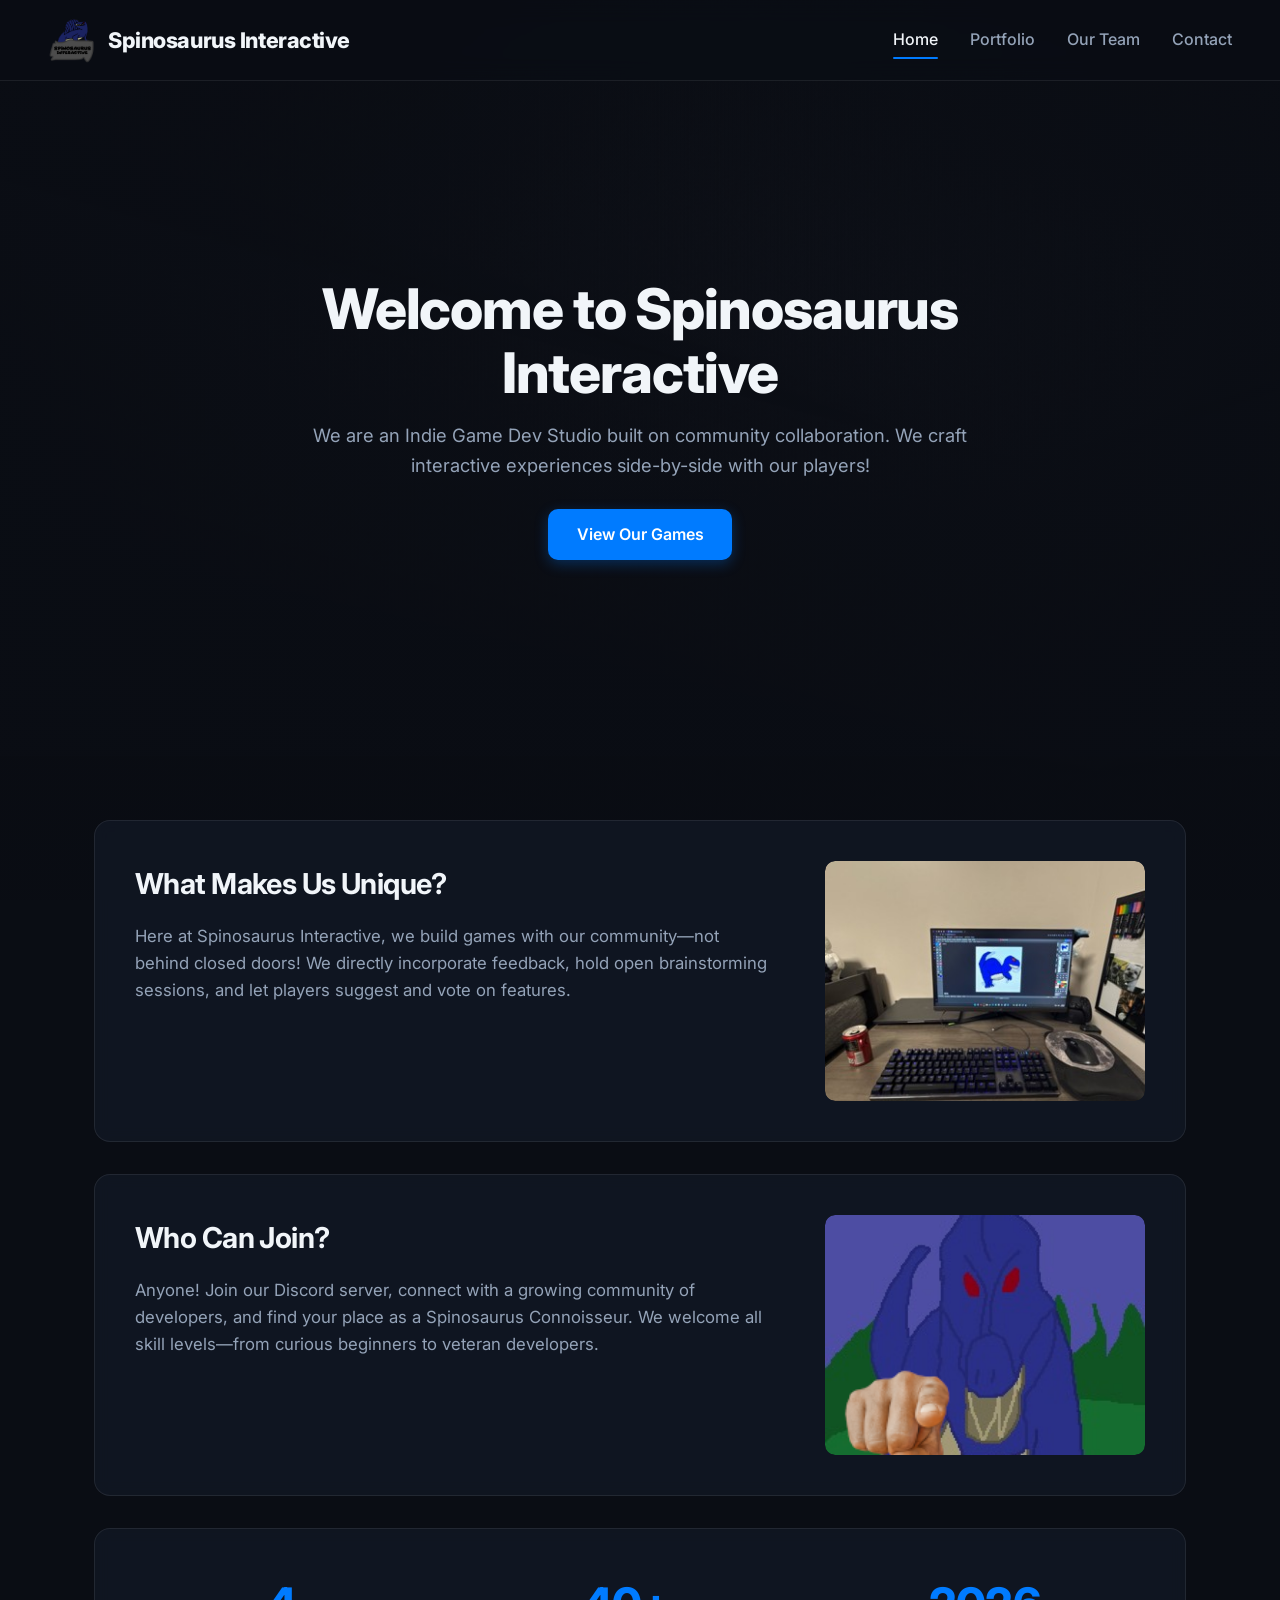
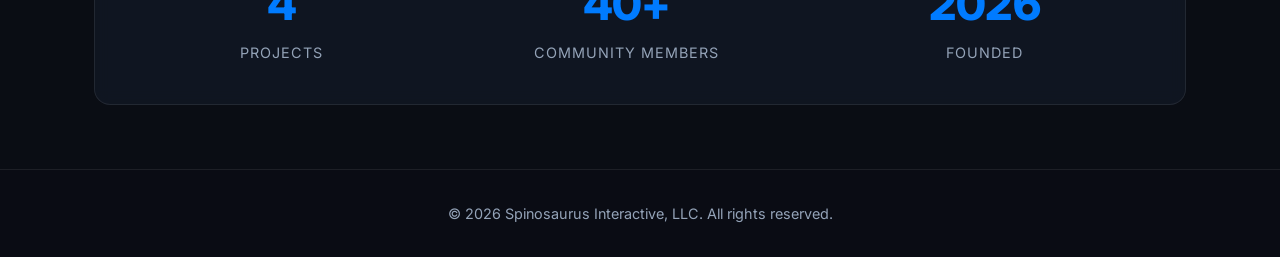
==== index.html @ 5e99c919 "Add files via upload" ====
<!DOCTYPE html>
<html lang="en">
<head>
    <meta charset="UTF-8">
    <meta name="viewport" content="width=device-width, initial-scale=1.0">
    <title>Spinosaurus Interactive - Indie Game Dev Studio</title>
    <link rel="icon" type="image/png" href="images/logo.png">
    <link rel="preconnect" href="https://fonts.googleapis.com">
    <link rel="preconnect" href="https://fonts.gstatic.com" crossorigin>
    <link href="https://fonts.googleapis.com/css2?family=Inter:wght@400;500;600&family=Plus+Jakarta+Sans:wght@700;800&display=swap" rel="stylesheet">
    <link rel="stylesheet" href="css/style.css">
</head>
<body>

<header>
    <div class="container">
        <a href="index.html" class="logo">
            <img src="images/logo.png" alt="Spinosaurus Interactive Logo">
            <h1>Spinosaurus Interactive</h1>
        </a>
        <nav>
            <a href="index.html" class="active">Home</a>
            <a href="portfolio.html">Portfolio</a>
            <a href="ourteam.html">Our Team</a>
            <a href="contact.html">Contact</a>
        </nav>
    </div>
</header>

<main>
    <section class="hero">
        <video autoplay muted loop playsinline class="hero-video">
            <source src="videos/videoportfolio.mp4" type="video/mp4">
        </video>
        <div class="hero-content">
            <h1>Welcome to Spinosaurus Interactive</h1>
            <p>
                We are an Indie Game Dev Studio built on community collaboration.
                We craft interactive experiences side-by-side with our players!
            </p>
            <a href="portfolio.html" class="button">View Our Games</a>
        </div>
    </section>

    <section class="section">
        <div class="feature-block">
            <div class="feature-text">
                <h2>What Makes Us Unique?</h2>
                <p>
                    Here at Spinosaurus Interactive, 
                    we build games with our community—not behind closed doors! We directly incorporate feedback, hold open brainstorming sessions, 
                    and let players suggest and vote on features.
                    
                </p>
            </div>
            <div class="feature-image-container">
                <img src="images/setup.png" alt="Spinosaurus Setup" class="feature-image">
            </div>
        </div>

        <div class="feature-block">
            <div class="feature-text">
                <h2>Who Can Join?</h2>
                <p>
                    Anyone! Join our Discord server, connect with a growing community of developers, and find your place as a Spinosaurus Connoisseur. We welcome all skill levels—from curious beginners to veteran developers.
                </p>
            </div>
            <div class="feature-image-container">
                <img src="images/spinopoint.png" alt="Spinosaurus Interactive Community" class="feature-image">
            </div>
        </div>

        <div class="stats-feature">
            <div class="stat">
                <h2>4</h2>
                <p>Projects</p>
            </div>
            <div class="stat">
                <h2>40+</h2>
                <p>Community Members</p>
            </div>
            <div class="stat">
                <h2>2026</h2>
                <p>Founded</p>
            </div>
        </div>
    </section>
</main>

<footer>
    <p>© 2026 Spinosaurus Interactive, LLC. All rights reserved.</p>
</footer>

</body>
</html>
---- css/style.css ----
/* ==========================================================================
   Spinosaurus Interactive - Modern Stylesheet
   ========================================================================== */

:root {
    --primary-color: #007bff;
    --primary-hover: #00b4d8;
    --bg-dark: #0a0d14;
    --card-bg: rgba(18, 24, 38, 0.75);
    --card-border: rgba(255, 255, 255, 0.08);
    --text-main: #f1f5f9;
    --text-muted: #94a3b8;
    --max-width: 1140px;
    --radius-lg: 16px;
    --radius-md: 10px;
}

* {
    margin: 0;
    padding: 0;
    box-sizing: border-box;
}

body {
    font-family: 'Inter', system-ui, -apple-system, sans-serif;
    background-color: var(--bg-dark);
    background-image: linear-gradient(rgba(10, 13, 20, 0.85), rgba(10, 13, 20, 0.95)), url("../images/bbc.png");
    background-size: cover;
    background-position: center;
    background-attachment: fixed;
    color: var(--text-main);
    line-height: 1.6;
    min-height: 100vh;
    display: flex;
    flex-direction: column;
}

/* Example: Swapping to Outfit */
h1, h2, h3, .logo h1 {
    font-family: 'Outfit', 'Inter', system-ui, sans-serif;
    letter-spacing: -0.02em;
}

main {
    flex: 1;
}

/* Header & Sticky Navigation */
header {
    background: rgba(10, 13, 20, 0.85);
    backdrop-filter: blur(12px);
    border-bottom: 1px solid var(--card-border);
    position: sticky;
    top: 0;
    z-index: 100;
    padding: 1rem 0;
}

/* Updated Header Layout: Full width to push Logo far-left and Nav far-right */
.container {
    width: 100%;
    max-width: 100%;
    margin: 0 auto;
    padding: 0 3rem;
    display: flex;
    justify-content: space-between;
    align-items: center;
}

.logo {
    display: flex;
    align-items: center;
    gap: 12px;
    text-decoration: none;
    color: var(--text-main);
}

.logo img {
    width: 48px;
    height: 48px;
    object-fit: contain;
}

.logo h1 {
    font-size: 1.35rem;
    font-weight: 800;
}

nav {
    display: flex;
    gap: 2rem;
}

nav a {
    color: var(--text-muted);
    text-decoration: none;
    font-size: 1rem;
    font-weight: 500;
    position: relative;
    padding: 4px 0;
    transition: color 0.2s ease;
}

nav a:hover, nav a.active {
    color: var(--text-main);
}

nav a.active::after {
    content: "";
    position: absolute;
    left: 0;
    bottom: -2px;
    width: 100%;
    height: 2px;
    background: var(--primary-color);
    border-radius: 2px;
}

/* Hero Section */
.hero {
    position: relative;
    height: 75vh;
    min-height: 480px;
    display: flex;
    justify-content: center;
    align-items: center;
    text-align: center;
    overflow: hidden;
}

.hero-video {
    position: absolute;
    top: 0;
    left: 0;
    width: 100%;
    height: 100%;
    object-fit: cover;
    z-index: 0;
}

.hero::before {
    content: "";
    position: absolute;
    inset: 0;
    background: radial-gradient(circle, rgba(10,13,20,0.4) 0%, rgba(10,13,20,0.85) 100%);
    z-index: 1;
}

.hero-content {
    position: relative;
    z-index: 2;
    max-width: 750px;
    padding: 0 1.5rem;
}

.hero-content h1 {
    font-size: clamp(2.2rem, 5vw, 3.5rem);
    font-weight: 800;
    line-height: 1.15;
    margin-bottom: 1rem;
}

.hero-content p {
    font-size: 1.15rem;
    color: var(--text-muted);
    margin-bottom: 1.8rem;
}

/* Button Component */
.button {
    display: inline-flex;
    align-items: center;
    justify-content: center;
    background: var(--primary-color);
    color: #fff;
    padding: 0.8rem 1.8rem;
    border-radius: var(--radius-md);
    text-decoration: none;
    font-weight: 600;
    transition: all 0.25s ease;
    box-shadow: 0 4px 14px rgba(0, 123, 255, 0.3);
}

.button:hover {
    background: var(--primary-hover);
    transform: translateY(-2px);
    box-shadow: 0 6px 20px rgba(0, 180, 216, 0.4);
}

/* General Layout Section */
.section {
    max-width: var(--max-width);
    margin: 0 auto;
    padding: 4rem 1.5rem;
}

.page-title {
    text-align: center;
    font-size: 2.8rem;
    font-weight: 800;
    margin-bottom: 0.4rem;
}

.page-subtitle {
    text-align: center;
    color: var(--text-muted);
    margin-bottom: 3.5rem;
    font-size: 1.1rem;
}

/* Feature Blocks (Index / Home) */
.feature-block {
    display: flex;
    align-items: flex-start; /* Aligns content (text and image) to the top */
    gap: 3rem;
    padding: 2.5rem;
    background: var(--card-bg);
    border: 1px solid var(--card-border);
    border-radius: var(--radius-lg);
    margin-bottom: 2rem;
    backdrop-filter: blur(8px);
    transition: border-color 0.3s ease;
}

.feature-block:hover {
    border-color: rgba(0, 123, 255, 0.4);
}

.feature-text {
    flex: 1;
    display: flex;
    flex-direction: column;
    justify-content: flex-start; /* Keeps text stacked starting from the top */
}

.feature-text h2 {
    font-size: 1.8rem;
    margin-bottom: 1rem;
    margin-top: 0; /* Ensures no extra top whitespace pushes the heading down */
}

.feature-text p {
    color: var(--text-muted);
    font-size: 1.05rem;
}

/* Sized-Down Image Container with Fixed Aspect Ratio */
.feature-image-container {
    flex: 0 0 320px; /* Maintains the compact width */
    max-width: 100%;
    border-radius: var(--radius-md);
    overflow: hidden;
}

.feature-image {
    width: 100%;
    aspect-ratio: 4 / 3; /* Forces a fixed 4:3 aspect ratio */
    object-fit: cover;    /* Prevents stretching by cleanly cropping overflowing edges */
    border-radius: var(--radius-md);
    display: block;
}

/* Stats Feature Block */
.stats-feature {
    display: flex;
    justify-content: space-around;
    padding: 2.5rem;
    background: var(--card-bg);
    border: 1px solid var(--card-border);
    border-radius: var(--radius-lg);
    margin-top: 2rem;
    text-align: center;
    backdrop-filter: blur(8px);
    transition: border-color 0.3s ease, box-shadow 0.3s ease;
}

/* Hover glow matching the main feature blocks */
.stats-feature:hover {
    border-color: rgba(0, 123, 255, 0.4);
    box-shadow: 0 8px 24px rgba(0, 123, 255, 0.15);
}

.stat h2 {
    font-size: 2.8rem;
    color: var(--primary-color);
    font-weight: 800;
}

.stat p {
    color: var(--text-muted);
    font-size: 0.9rem;
    text-transform: uppercase;
    letter-spacing: 1px;
}

/* Games Grid (Portfolio) */
.games-grid {
    display: grid;
    grid-template-columns: repeat(2, 1fr);
    gap: 2rem;
}

.game-showcase {
    background: var(--card-bg);
    border: 1px solid var(--card-border);
    border-radius: var(--radius-lg);
    padding: 1.5rem;
    display: flex;
    flex-direction: column;
    transition: transform 0.3s ease, border-color 0.3s ease;
}

.game-showcase:hover {
    transform: translateY(-5px);
    border-color: var(--primary-color);
}

.game-media {
    width: 100%;
    height: 220px;
    object-fit: cover;
    border-radius: var(--radius-md);
    margin-bottom: 1.2rem;
}

.game-info {
    display: flex;
    flex-direction: column;
    flex: 1;
}

.game-info h2 {
    font-size: 1.5rem;
    margin-bottom: 0.6rem;
}

.game-info p {
    color: var(--text-muted);
    font-size: 0.95rem;
    margin-bottom: 1.5rem;
    flex: 1;
}

/* Team Grid */
.team-grid {
    display: grid;
    grid-template-columns: repeat(2, 1fr);
    gap: 1.5rem;
}

.team-card {
    display: flex;
    gap: 1.2rem;
    align-items: center;
    padding: 1.5rem;
    background: var(--card-bg);
    border: 1px solid var(--card-border);
    border-radius: var(--radius-lg);
    transition: transform 0.25s ease, border-color 0.25s ease, box-shadow 0.25s ease;
}

.team-card:hover {
    transform: translateY(-4px);
    border-color: var(--primary-color);
    box-shadow: 0 8px 24px rgba(0, 123, 255, 0.15);
}

.team-pfp {
    width: 90px;
    height: 90px;
    border-radius: 50%;
    object-fit: cover;
    flex-shrink: 0;
    border: 2px solid var(--primary-color);
}

.team-info h3 {
    font-size: 1.2rem;
}

.role {
    font-size: 0.75rem;
    color: var(--primary-hover);
    font-weight: 700;
    text-transform: uppercase;
    letter-spacing: 0.5px;
    margin: 2px 0 6px 0;
}

.team-info p {
    font-size: 0.9rem;
    color: var(--text-muted);
    line-height: 1.4;
}

/* Contact Social Grid - Big Icons with Modern Polish */
.social-grid {
    display: grid;
    grid-template-columns: repeat(auto-fit, minmax(200px, 1fr));
    gap: 2rem;
    margin-top: 2.5rem;
}

/* Contact Social Grid - Restored Original Layout */
.social-grid {
    display: flex;
    justify-content: center;
    gap: 3rem;
    flex-wrap: wrap;
    margin-top: 2rem;
}

.social-card {
    display: flex;
    flex-direction: column;
    align-items: center;
    gap: 0.8rem;
    text-decoration: none;
    color: var(--text-main);
}

.social-card img {
    width: 240px;
    height: 240px;
    object-fit: cover; /* Changed from contain to cover so image fills rounded boundary completely */
    border-radius: 20px; /* Applies rounded corners to all images */
    overflow: hidden; /* Forces child content/backgrounds to trim inside the radius */
    transition: transform 0.2s ease;
}

.social-card img:hover {
    transform: scale(1.05);
}

.social-card img:hover {
    transform: scale(1.05);
}

.social-card span {
    font-weight: 600;
    font-size: 2.5rem;
    color: var(--text-main);
}

/* Footer */
footer {
    border-top: 1px solid var(--card-border);
    background: rgba(10, 13, 20, 0.9);
    padding: 2rem 1.5rem;
    text-align: center;
    color: var(--text-muted);
    font-size: 0.9rem;
}

/* Responsiveness */
@media (max-width: 868px) {
    .container {
        padding: 0 1.5rem;
        flex-direction: column;
        gap: 1rem;
    }

    .games-grid, .team-grid {
        grid-template-columns: 1fr;
    }

    .feature-block {
        flex-direction: column;
        text-align: center;
        gap: 1.5rem;
    }
}
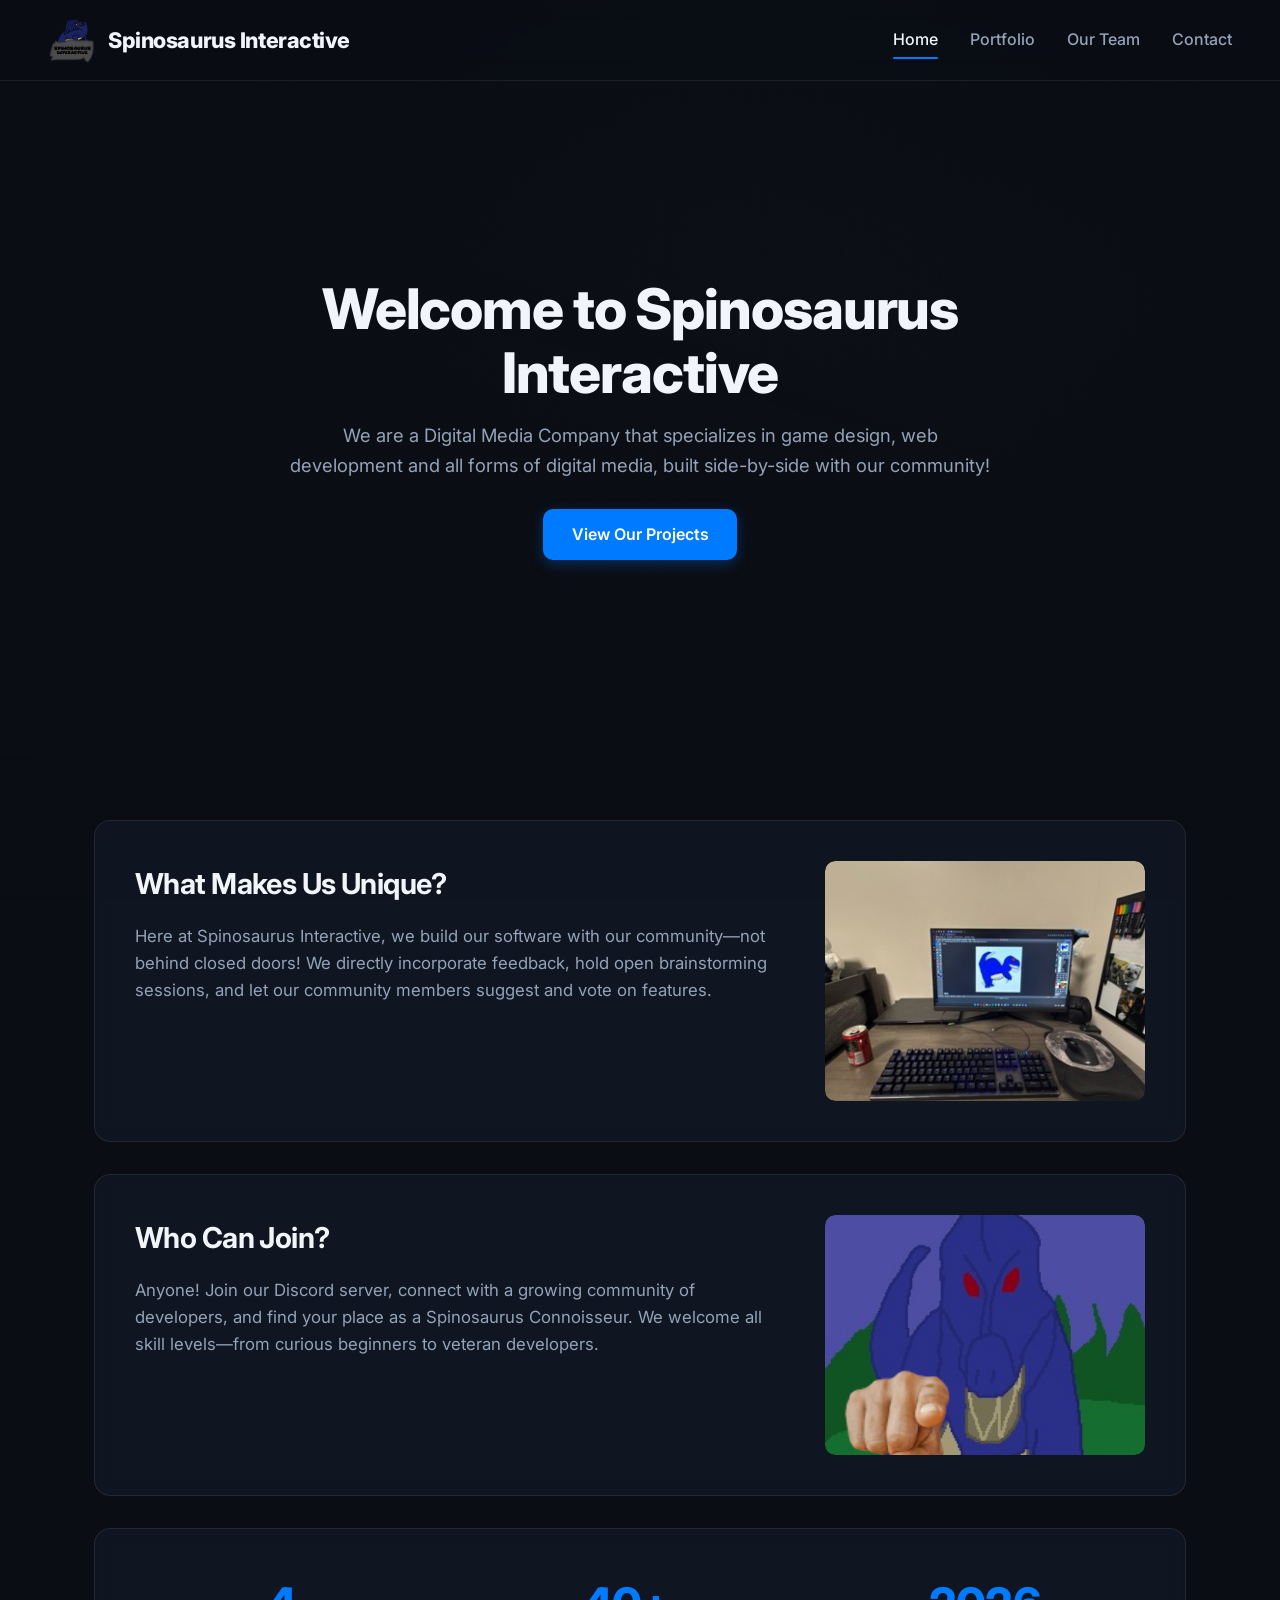
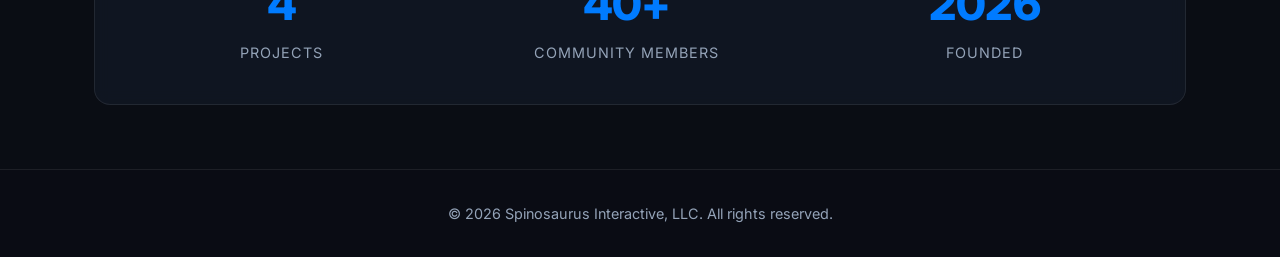
==== commit f5803a79: "Add files via upload" ====
--- a/index.html
+++ b/index.html
@@ -35,10 +35,9 @@
         <div class="hero-content">
             <h1>Welcome to Spinosaurus Interactive</h1>
             <p>
-                We are an Indie Game Dev Studio built on community collaboration.
-                We craft interactive experiences side-by-side with our players!
+                We are a Digital Media Company that specializes in game design, web development and all forms of digital media, built side-by-side with our community!
             </p>
-            <a href="portfolio.html" class="button">View Our Games</a>
+            <a href="portfolio.html" class="button">View Our Projects</a>
         </div>
     </section>
 
@@ -48,8 +47,8 @@
                 <h2>What Makes Us Unique?</h2>
                 <p>
                     Here at Spinosaurus Interactive, 
-                    we build games with our community—not behind closed doors! We directly incorporate feedback, hold open brainstorming sessions, 
-                    and let players suggest and vote on features.
+                    we build our software with our community—not behind closed doors! We directly incorporate feedback, hold open brainstorming sessions, 
+                    and let our community members suggest and vote on features.
                     
                 </p>
             </div>
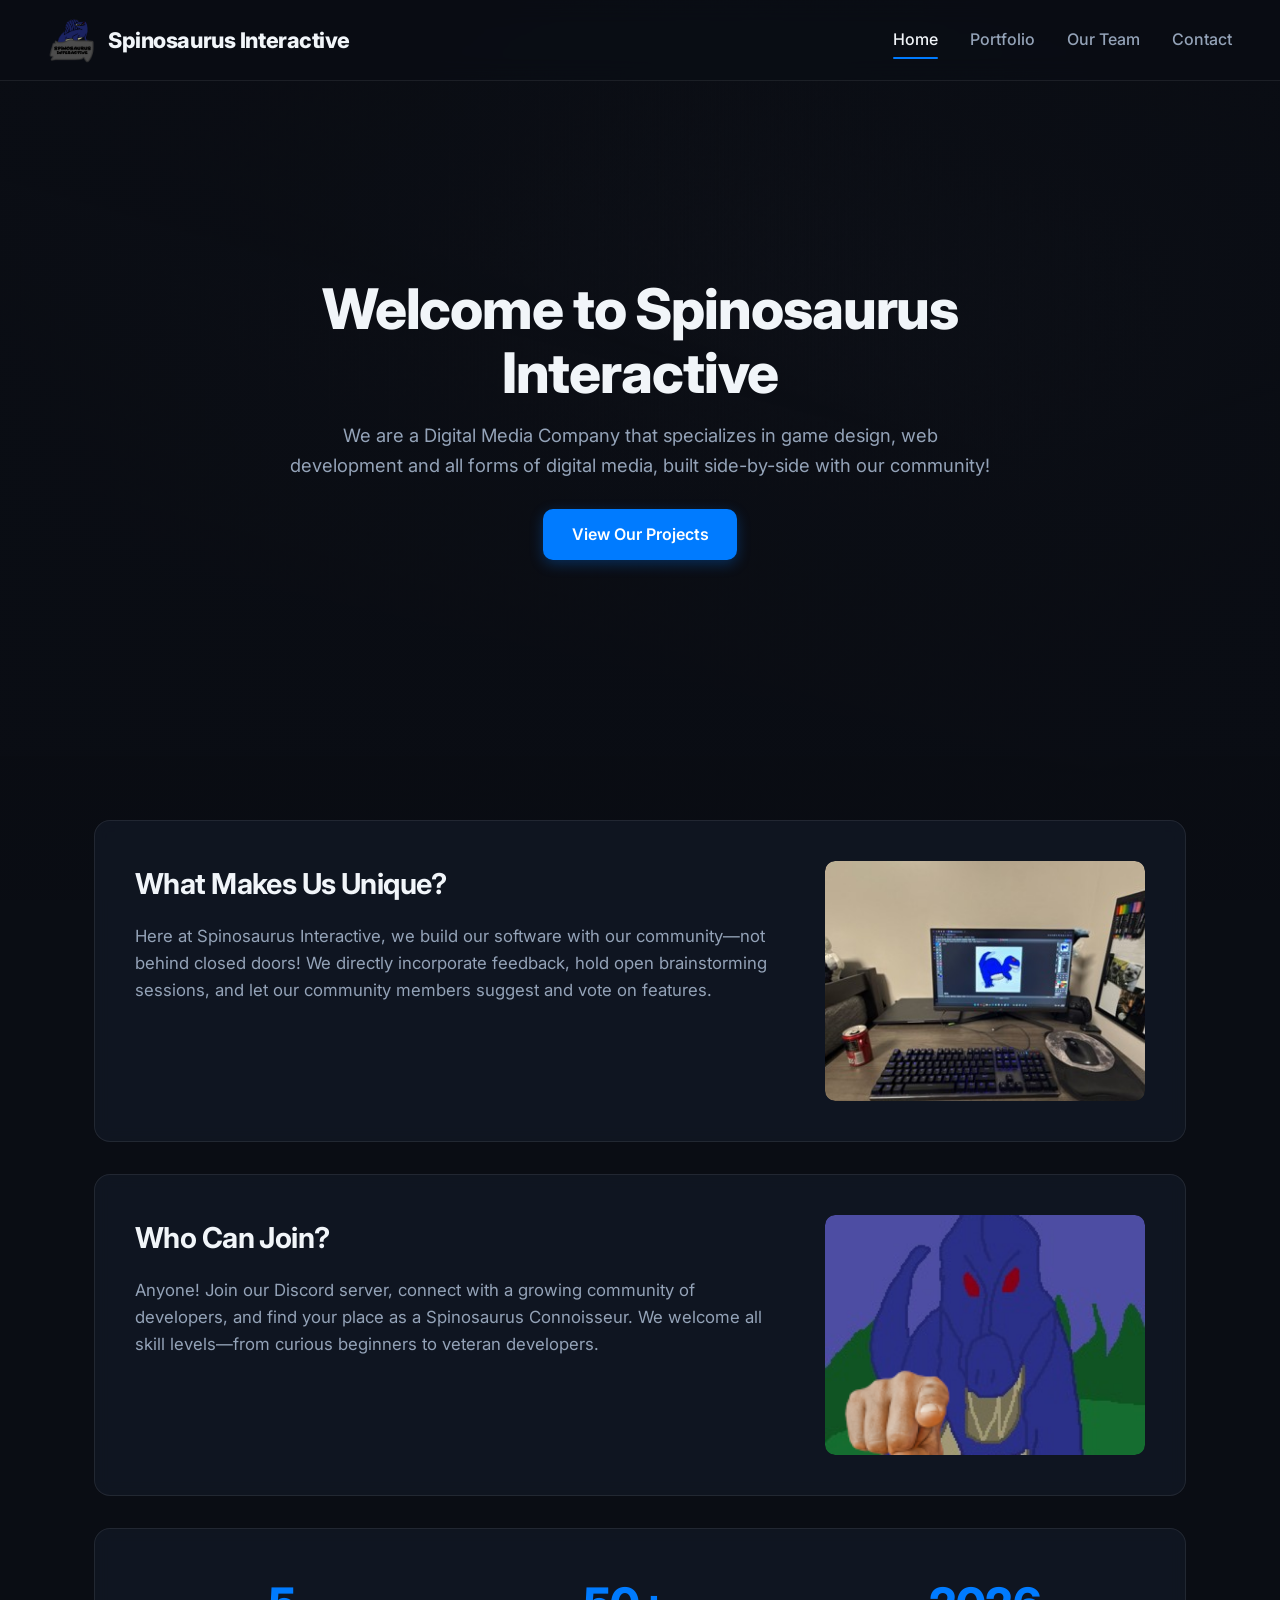
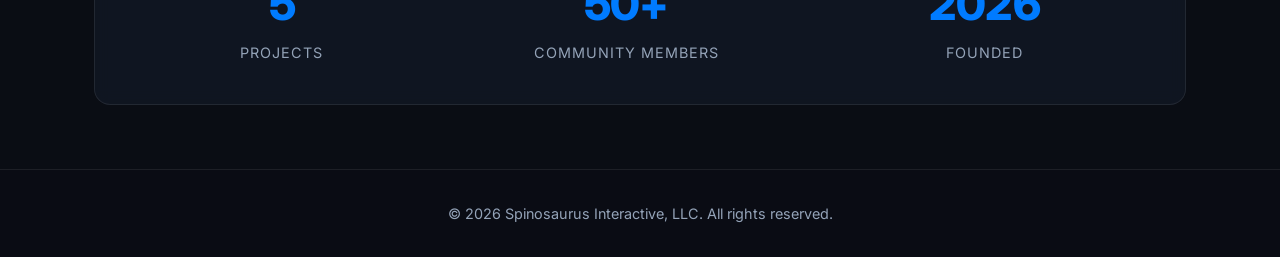
==== commit 64b29fd9: "feat: i killed fiddy men" ====
--- a/index.html
+++ b/index.html
@@ -3,7 +3,7 @@
 <head>
     <meta charset="UTF-8">
     <meta name="viewport" content="width=device-width, initial-scale=1.0">
-    <title>Spinosaurus Interactive - Indie Game Dev Studio</title>
+    <title>Spinosaurus Interactive</title>
     <link rel="icon" type="image/png" href="images/logo.png">
     <link rel="preconnect" href="https://fonts.googleapis.com">
     <link rel="preconnect" href="https://fonts.gstatic.com" crossorigin>
@@ -71,11 +71,11 @@
 
         <div class="stats-feature">
             <div class="stat">
-                <h2>4</h2>
+                <h2>5</h2>
                 <p>Projects</p>
             </div>
             <div class="stat">
-                <h2>40+</h2>
+                <h2>50+</h2>
                 <p>Community Members</p>
             </div>
             <div class="stat">
@@ -91,4 +91,4 @@
 </footer>
 
 </body>
-</html>+</html>
--- a/css/style.css
+++ b/css/style.css
@@ -310,6 +310,12 @@
     transition: transform 0.3s ease, border-color 0.3s ease;
 }
 
+.game-showcase:last-child {
+    grid-column: 1 / -1;
+    justify-self: center;
+    width: calc(50% - 1rem);
+}
+
 .game-showcase:hover {
     transform: translateY(-5px);
     border-color: var(--primary-color);
@@ -464,6 +470,10 @@
         grid-template-columns: 1fr;
     }
 
+    .game-showcase:last-child {
+        width: auto;
+    }
+
     .feature-block {
         flex-direction: column;
         text-align: center;
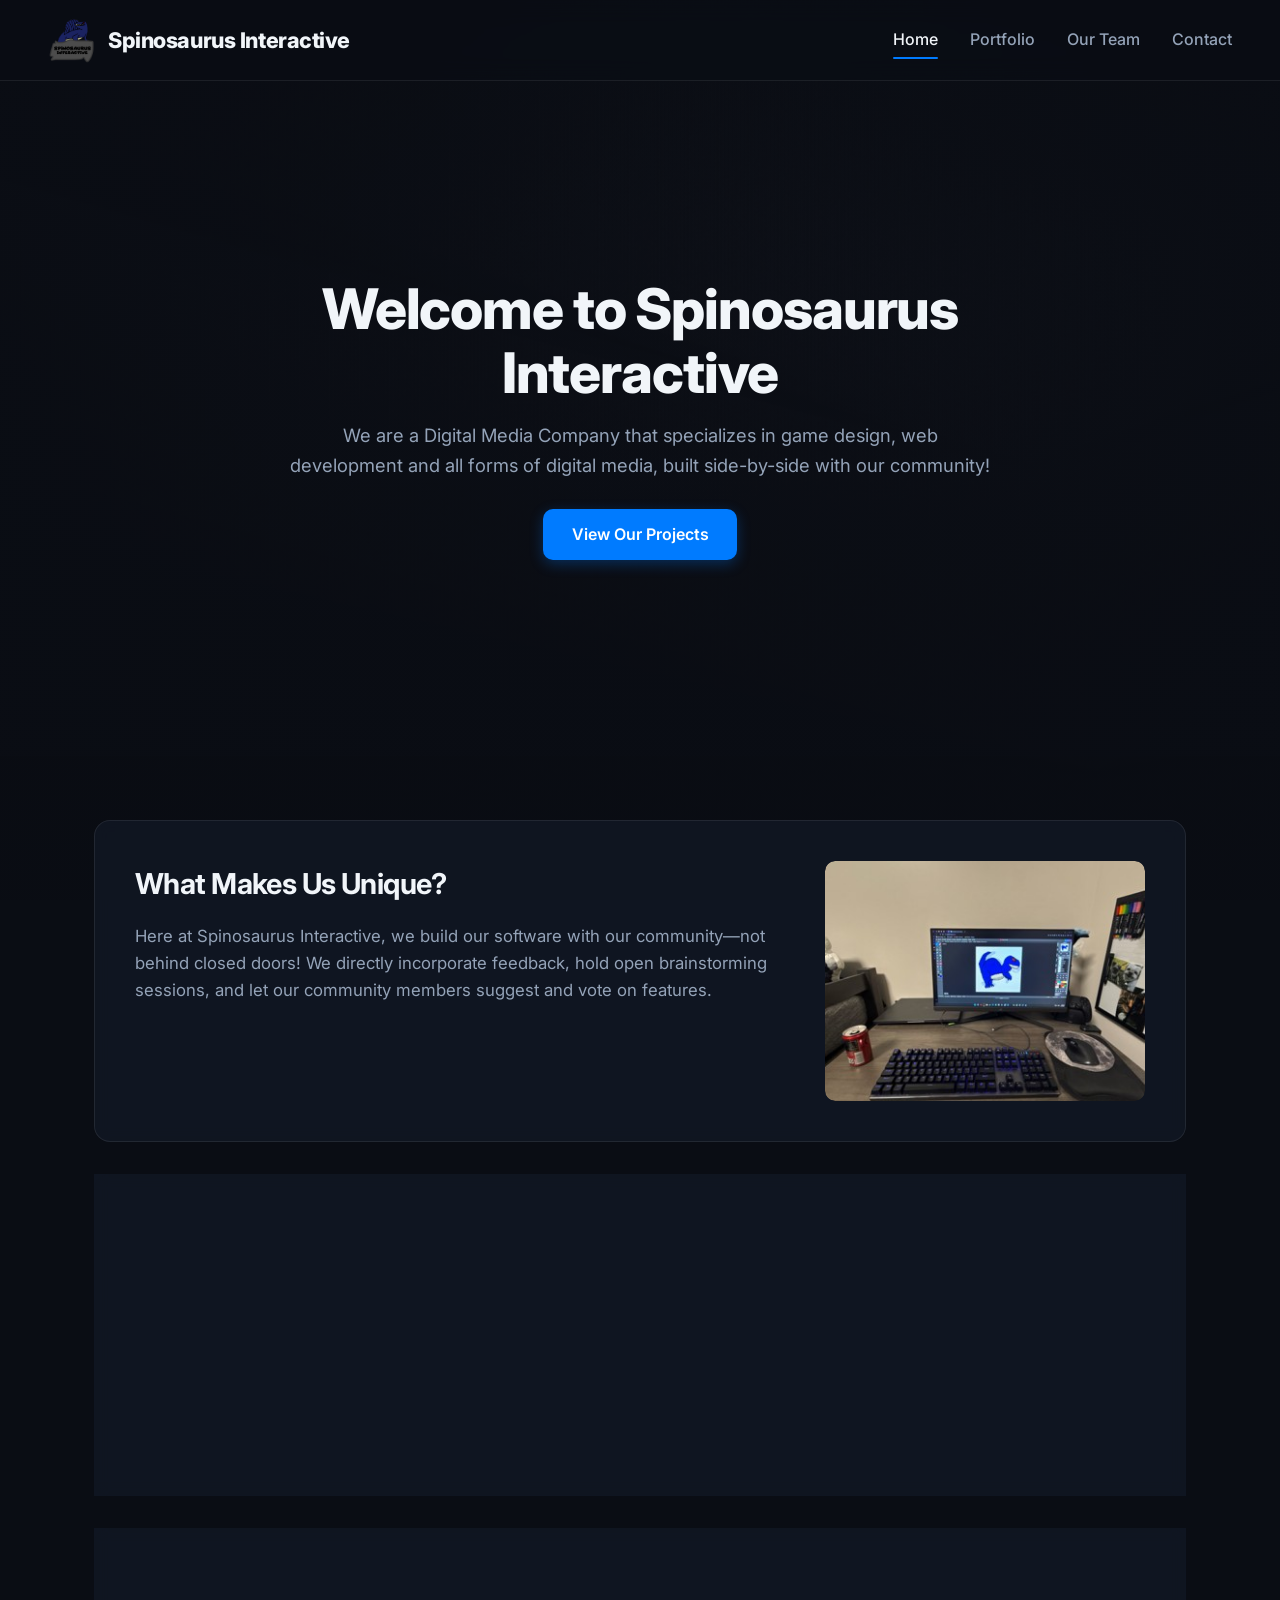
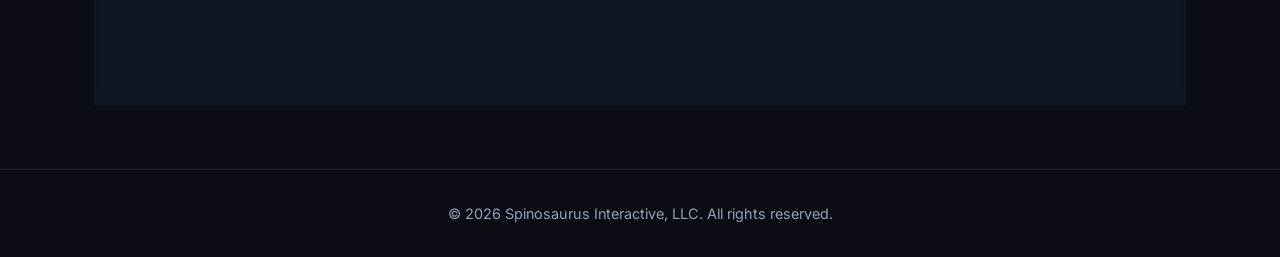
==== commit d51e5a77: "fix: improved mobile support" ====
--- a/index.html
+++ b/index.html
@@ -29,8 +29,9 @@
 
 <main>
     <section class="hero">
-        <video autoplay muted loop playsinline class="hero-video">
+        <video autoplay muted loop playsinline webkit-playsinline preload="auto" class="hero-video">
             <source src="videos/videoportfolio.mp4" type="video/mp4">
+            Your browser does not support the video tag.
         </video>
         <div class="hero-content">
             <h1>Welcome to Spinosaurus Interactive</h1>
@@ -49,7 +50,6 @@
                     Here at Spinosaurus Interactive, 
                     we build our software with our community—not behind closed doors! We directly incorporate feedback, hold open brainstorming sessions, 
                     and let our community members suggest and vote on features.
-                    
                 </p>
             </div>
             <div class="feature-image-container">
@@ -90,5 +90,18 @@
     <p>© 2026 Spinosaurus Interactive, LLC. All rights reserved.</p>
 </footer>
 
+<!-- Mobile Video Autoplay Enforcement Script -->
+<script>
+    document.addEventListener("DOMContentLoaded", function() {
+        const videos = document.querySelectorAll("video");
+        videos.forEach(video => {
+            video.play().catch(error => {
+                video.muted = true;
+                video.play();
+            });
+        });
+    });
+</script>
+
 </body>
 </html>
--- a/css/style.css
+++ b/css/style.css
@@ -35,7 +35,6 @@
     flex-direction: column;
 }
 
-/* Example: Swapping to Outfit */
 h1, h2, h3, .logo h1 {
     font-family: 'Outfit', 'Inter', system-ui, sans-serif;
     letter-spacing: -0.02em;
@@ -56,7 +55,6 @@
     padding: 1rem 0;
 }
 
-/* Updated Header Layout: Full width to push Logo far-left and Nav far-right */
 .container {
     width: 100%;
     max-width: 100%;
@@ -101,11 +99,11 @@
     transition: color 0.2s ease;
 }
 
-nav a:hover, nav a.active {
+nav a:hover, nav a:focus-visible, nav a.active {
     color: var(--text-main);
 }
 
-nav a.active::after {
+nav a::after {
     content: "";
     position: absolute;
     left: 0;
@@ -114,6 +112,19 @@
     height: 2px;
     background: var(--primary-color);
     border-radius: 2px;
+    transform: scaleX(0);
+    transform-origin: left;
+    transition: transform 0.25s ease;
+}
+
+nav a:hover::after, nav a:focus-visible::after, nav a.active::after {
+    transform: scaleX(1);
+}
+
+@media (prefers-reduced-motion: reduce) {
+    nav a, nav a::after {
+        transition: none;
+    }
 }
 
 /* Hero Section */
@@ -211,7 +222,7 @@
 /* Feature Blocks (Index / Home) */
 .feature-block {
     display: flex;
-    align-items: flex-start; /* Aligns content (text and image) to the top */
+    align-items: flex-start;
     gap: 3rem;
     padding: 2.5rem;
     background: var(--card-bg);
@@ -230,13 +241,13 @@
     flex: 1;
     display: flex;
     flex-direction: column;
-    justify-content: flex-start; /* Keeps text stacked starting from the top */
+    justify-content: flex-start;
 }
 
 .feature-text h2 {
     font-size: 1.8rem;
     margin-bottom: 1rem;
-    margin-top: 0; /* Ensures no extra top whitespace pushes the heading down */
+    margin-top: 0;
 }
 
 .feature-text p {
@@ -246,7 +257,7 @@
 
 /* Sized-Down Image Container with Fixed Aspect Ratio */
 .feature-image-container {
-    flex: 0 0 320px; /* Maintains the compact width */
+    flex: 0 0 320px;
     max-width: 100%;
     border-radius: var(--radius-md);
     overflow: hidden;
@@ -254,8 +265,8 @@
 
 .feature-image {
     width: 100%;
-    aspect-ratio: 4 / 3; /* Forces a fixed 4:3 aspect ratio */
-    object-fit: cover;    /* Prevents stretching by cleanly cropping overflowing edges */
+    aspect-ratio: 4 / 3;
+    object-fit: cover;
     border-radius: var(--radius-md);
     display: block;
 }
@@ -274,7 +285,6 @@
     transition: border-color 0.3s ease, box-shadow 0.3s ease;
 }
 
-/* Hover glow matching the main feature blocks */
 .stats-feature:hover {
     border-color: rgba(0, 123, 255, 0.4);
     box-shadow: 0 8px 24px rgba(0, 123, 255, 0.15);
@@ -399,15 +409,7 @@
     line-height: 1.4;
 }
 
-/* Contact Social Grid - Big Icons with Modern Polish */
-.social-grid {
-    display: grid;
-    grid-template-columns: repeat(auto-fit, minmax(200px, 1fr));
-    gap: 2rem;
-    margin-top: 2.5rem;
-}
-
-/* Contact Social Grid - Restored Original Layout */
+/* Contact Social Grid */
 .social-grid {
     display: flex;
     justify-content: center;
@@ -428,14 +430,10 @@
 .social-card img {
     width: 240px;
     height: 240px;
-    object-fit: cover; /* Changed from contain to cover so image fills rounded boundary completely */
-    border-radius: 20px; /* Applies rounded corners to all images */
-    overflow: hidden; /* Forces child content/backgrounds to trim inside the radius */
+    object-fit: cover;
+    border-radius: 20px;
+    overflow: hidden;
     transition: transform 0.2s ease;
-}
-
-.social-card img:hover {
-    transform: scale(1.05);
 }
 
 .social-card img:hover {
@@ -458,7 +456,7 @@
     font-size: 0.9rem;
 }
 
-/* Responsiveness */
+/* Responsiveness & Mobile Adjustments */
 @media (max-width: 868px) {
     .container {
         padding: 0 1.5rem;
@@ -474,9 +472,27 @@
         width: auto;
     }
 
+    /* Center feature blocks, text, and scale images on mobile */
     .feature-block {
         flex-direction: column;
         text-align: center;
+        align-items: center;
         gap: 1.5rem;
     }
+
+    .feature-text {
+        align-items: center;
+    }
+
+    .feature-image-container {
+        width: 100%;
+        max-width: 320px;
+        margin: 0 auto;
+    }
+
+    .feature-image {
+        width: 100%;
+        height: auto;
+        aspect-ratio: 4 / 3;
+    }
 }
